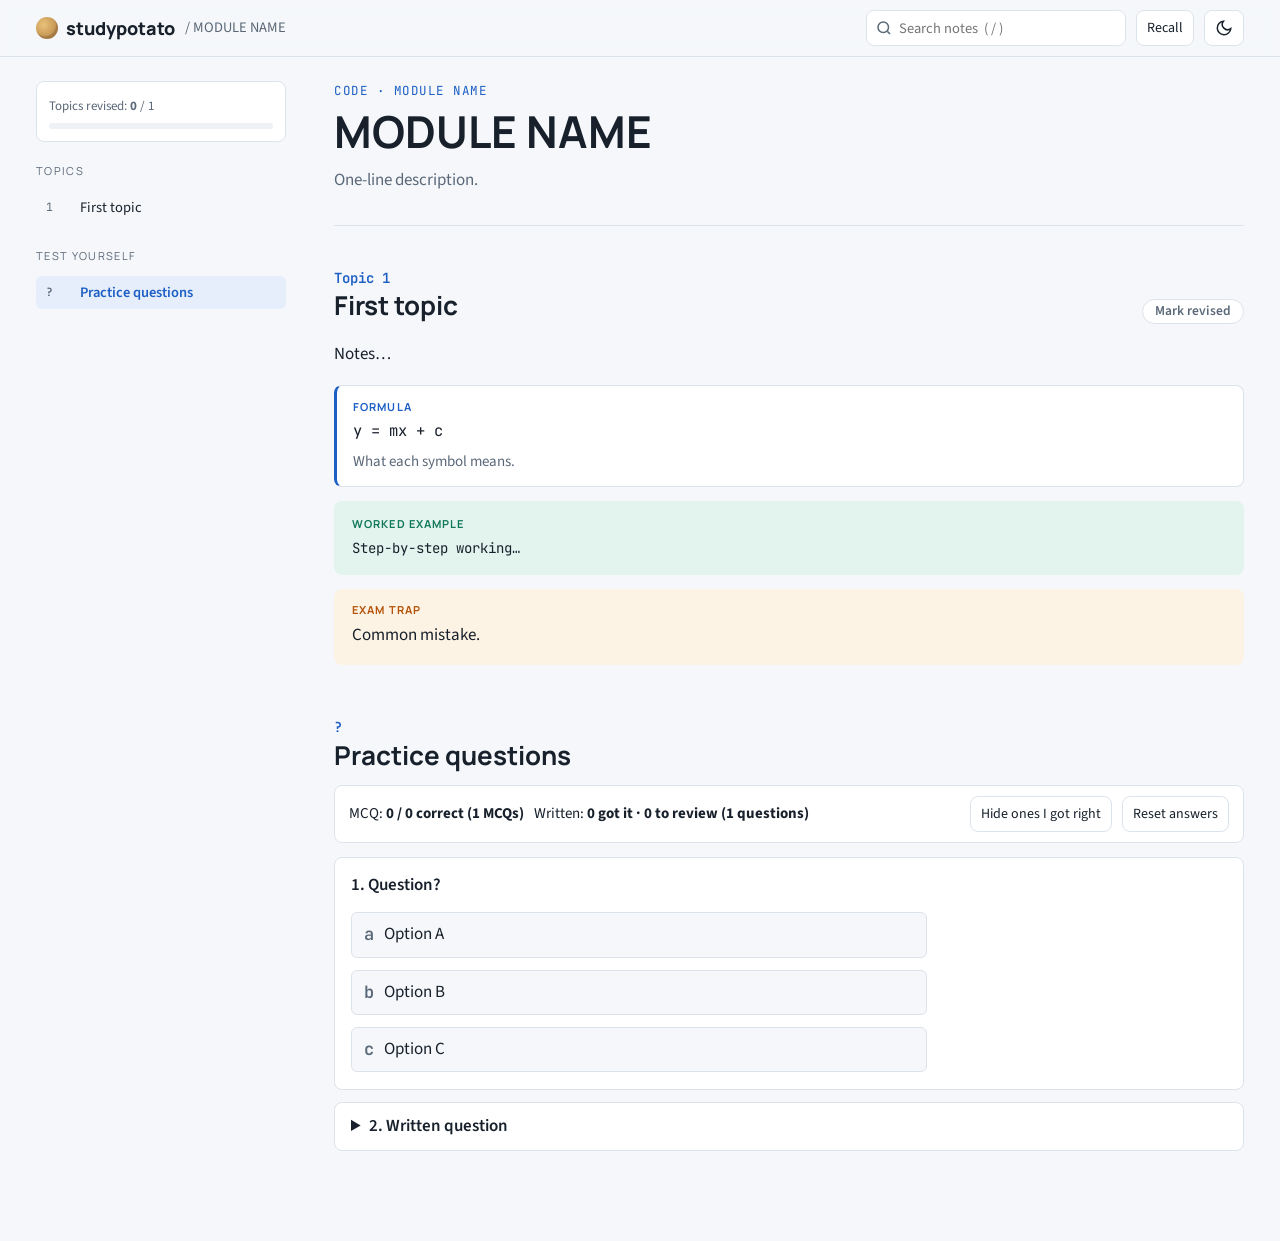
==== modules/_template/index.html @ 8124d795 "Add studypotato notes site with Applied Deep Learning module Static site for GitHub Pages: home page" ====
<!doctype html>
<html lang="en">
<head>
<meta charset="utf-8">
<meta name="viewport" content="width=device-width, initial-scale=1, viewport-fit=cover">
<title>MODULE NAME · studypotato</title>
<link rel="icon" href="../../assets/favicon.svg" type="image/svg+xml">
<link rel="stylesheet" href="https://fonts.googleapis.com/css2?family=Manrope:wght@600;700;800&family=Source+Sans+3:ital,wght@0,400;0,600;0,700;1,400&family=JetBrains+Mono:wght@400;600&display=swap">
<link rel="stylesheet" href="../../assets/style.css">
</head>
<!-- data-module must match the folder name and the slug in assets/modules.js -->
<body data-module="MODULE-SLUG">
<div class="topbar"><div class="topbar-in gutter">
  <button class="iconbtn only-sm" id="navBtn" type="button" aria-label="Topics"><svg viewBox="0 0 24 24" fill="none" stroke="currentColor" stroke-width="2"><path d="M3 6h18M3 12h18M3 18h18"/></svg></button>
  <a class="brand" href="../../"><span class="dot"></span><span class="hide-sm">studypotato</span></a>
  <span class="crumb hide-sm">/ MODULE NAME</span>
  <span class="spacer"></span>
  <div class="search"><svg viewBox="0 0 24 24" fill="none" stroke="currentColor" stroke-width="2"><circle cx="11" cy="11" r="7"/><path d="m20 20-3.5-3.5"/></svg><input id="q" type="search" placeholder="Search notes  ( / )" aria-label="Search notes" autocomplete="off"><span class="hitcount" id="hitCount" hidden></span></div>
  <button class="iconbtn" id="recallBtn" type="button" aria-pressed="false"><span>Recall</span></button>
  <button class="iconbtn" id="themeBtn" type="button" aria-label="Theme"><svg viewBox="0 0 24 24" fill="none" stroke="currentColor" stroke-width="2"><path d="M21 12.8A9 9 0 1 1 11.2 3a7 7 0 0 0 9.8 9.8z"/></svg></button>
  <span class="progressline"></span>
</div></div>
<div class="scrim"></div>
<div class="wrap gutter">
<nav class="rail" id="rail" aria-label="Topics"></nav>
<main>
<header class="top">
  <div class="eyebrow">CODE · MODULE NAME</div>
  <h1>MODULE NAME</h1>
  <p class="sub">One-line description.</p>
</header>

<!-- One <section> per topic. The rail, search and "Mark revised" buttons are built from these automatically.
     data-num = short number in the rail, data-short = rail label, data-group = rail heading.
     Add data-noprogress to sections that shouldn't count toward progress. -->
<section id="t1" data-group="Topics" data-num="1" data-short="First topic">
  <h2><span class="tn">Topic 1</span>First topic</h2>
  <p>Notes…</p>
  <div class="f"><div class="k">Formula</div><div class="eq">y = mx + c</div><p>What each symbol means.</p></div>
  <div class="ex"><div class="k">Worked example</div><div class="ln">Step-by-step working…</div></div>
  <div class="trap"><div class="k">Exam trap</div><p>Common mistake.</p></div>
</section>

<section id="practice" data-group="Test yourself" data-num="?" data-short="Practice questions" data-noprogress>
  <h2><span class="tn">?</span>Practice questions</h2>
  <div class="scorebar" id="scorebar"><span>MCQ: <b id="mcqScore"></b></span><span>Written: <b id="selfScore"></b></span><span class="spacer"></span><button class="iconbtn" id="onlyMissed" type="button" aria-pressed="false">Hide ones I got right</button><button class="iconbtn" id="resetQuiz" type="button">Reset answers</button></div>
  <!-- data-answer is the 0-based index of the correct option -->
  <div class="mcq" id="mcq-1" data-answer="1"><p class="qtext">1. Question?</p><ol class="choices"><li>Option A</li><li>Option B</li><li>Option C</li></ol><p class="explain">Why B is right.</p></div>
  <details class="q" id="w-1"><summary>2. Written question</summary><div class="ans">Answer.</div></details>
</section>
</main>
</div>
<script src="../../assets/modules.js"></script>
<script src="../../assets/site.js"></script>
</body>
</html>
---- assets/style.css ----
/* studypotato — shared styles for every module page and the home page.
   Layout: sticky topic rail + single reading column; formula cards, worked examples, traps, widgets. */
:root{
  --bg:#f5f7fa; --surface:#ffffff; --surface-2:#eef2f7; --fg:#17202b; --muted:#5a6878; --line:#dde3ea;
  --accent:#1d5fc4; --accent-fg:#ffffff; --accent-soft:#e6eefb;
  --trap:#b45309; --trap-soft:#fdf3e4; --ok:#11795a; --ok-soft:#e3f4ee; --bad:#c0392b; --bad-soft:#fbe9e7;
  --code-bg:#eef2f7; --plot-2:#c2410c;
  --f-display:"Manrope",system-ui,sans-serif; --f-body:"Source Sans 3",system-ui,sans-serif; --f-mono:"JetBrains Mono",ui-monospace,Menlo,monospace;
  --radius:8px; color-scheme:light;
}
@media (prefers-color-scheme: dark){:root:not([data-theme="light"]){
  --bg:#10151c; --surface:#171e27; --surface-2:#1d2632; --fg:#e4e9f0; --muted:#97a4b4; --line:#2a3441;
  --accent:#7aa8f0; --accent-fg:#0d1420; --accent-soft:#1c2a40;
  --trap:#f0a54a; --trap-soft:#2c2214; --ok:#5fcfa6; --ok-soft:#14291f; --bad:#f08a7e; --bad-soft:#2e1816;
  --code-bg:#1d2632; --plot-2:#f59e5b; color-scheme:dark}}
:root[data-theme="dark"]{
  --bg:#10151c; --surface:#171e27; --surface-2:#1d2632; --fg:#e4e9f0; --muted:#97a4b4; --line:#2a3441;
  --accent:#7aa8f0; --accent-fg:#0d1420; --accent-soft:#1c2a40;
  --trap:#f0a54a; --trap-soft:#2c2214; --ok:#5fcfa6; --ok-soft:#14291f; --bad:#f08a7e; --bad-soft:#2e1816;
  --code-bg:#1d2632; --plot-2:#f59e5b; color-scheme:dark}

*{box-sizing:border-box}
[hidden]{display:none!important}
html{scroll-behavior:smooth;scroll-padding-top:72px}
@media (prefers-reduced-motion:reduce){html{scroll-behavior:auto}*{transition:none!important;animation:none!important}}
body{margin:0;background:var(--bg);color:var(--fg);font-family:var(--f-body);font-size:17px;line-height:1.6;-webkit-text-size-adjust:100%}
a{color:var(--accent)}
button,input,select,textarea{font:inherit;color:inherit}
:focus-visible{outline:2px solid var(--accent);outline-offset:2px}
.gutter{padding-left:max(16px,env(safe-area-inset-left,0px));padding-right:max(16px,env(safe-area-inset-right,0px))}

/* ---------- top bar ---------- */
.topbar{position:sticky;top:0;z-index:20;background:color-mix(in srgb,var(--bg) 88%,transparent);backdrop-filter:blur(10px);-webkit-backdrop-filter:blur(10px);border-bottom:1px solid var(--line)}
.topbar-in{max-width:1240px;margin:0 auto;display:flex;align-items:center;gap:10px;height:56px}
.brand{font-family:var(--f-display);font-weight:800;font-size:18px;text-decoration:none;color:var(--fg);display:flex;align-items:center;gap:8px;white-space:nowrap}
.brand .dot{width:22px;height:22px;border-radius:50%;background:radial-gradient(circle at 35% 35%,#e9c27a,#b07a3a);box-shadow:inset -2px -3px 0 rgba(0,0,0,.15)}
.crumb{color:var(--muted);font-size:14.5px;white-space:nowrap;overflow:hidden;text-overflow:ellipsis;min-width:0}
.spacer{flex:1}
.iconbtn{border:1px solid var(--line);background:var(--surface);border-radius:var(--radius);height:36px;min-width:36px;padding:0 10px;cursor:pointer;display:inline-flex;align-items:center;justify-content:center;gap:6px;font-size:14px}
.iconbtn:hover{border-color:var(--accent);color:var(--accent)}
.iconbtn[aria-pressed="true"]{background:var(--accent);color:var(--accent-fg);border-color:var(--accent)}
.iconbtn svg{width:18px;height:18px}
.search{position:relative;flex:0 1 260px;min-width:0}
.search input{width:100%;height:36px;border:1px solid var(--line);border-radius:var(--radius);background:var(--surface);padding:0 10px 0 32px;font-size:14.5px}
.search svg{position:absolute;left:9px;top:9px;width:18px;height:18px;color:var(--muted)}
.hitcount{position:absolute;right:8px;top:8px;font-size:12px;font-family:var(--f-mono);color:var(--accent);background:var(--accent-soft);border-radius:4px;padding:1px 6px;pointer-events:none}
.search input::-webkit-search-cancel-button{display:none}
.progressline{position:absolute;left:0;bottom:-1px;height:2px;background:var(--accent);width:0}
.hide-sm{}
@media (max-width:700px){.hide-sm{display:none!important}.search{flex:1}}

/* ---------- layout ---------- */
.wrap{max-width:1240px;margin:0 auto;display:grid;grid-template-columns:250px minmax(0,1fr);gap:48px}
nav.rail{position:sticky;top:56px;align-self:start;max-height:calc(100vh - 56px);overflow:auto;padding-block:24px;font-size:14.5px}
nav.rail .lbl{font-family:var(--f-display);font-size:11px;letter-spacing:.12em;text-transform:uppercase;color:var(--muted);margin:0 0 8px}
nav.rail ol{list-style:none;margin:0 0 20px;padding:0;display:grid;gap:2px}
nav.rail a{display:flex;align-items:center;gap:6px;padding:5px 10px;border-radius:6px;color:var(--fg);text-decoration:none}
nav.rail a:hover{background:var(--accent-soft);color:var(--accent)}
nav.rail a.active{background:var(--accent-soft);color:var(--accent);font-weight:600}
nav.rail .t{font-family:var(--f-mono);font-size:11.5px;color:var(--muted);min-width:2.4em}
nav.rail .done-mark{margin-left:auto;color:var(--ok);font-size:13px}
.railprog{margin:0 0 20px;padding:12px;border:1px solid var(--line);border-radius:var(--radius);background:var(--surface)}
.railprog .bar{height:6px;border-radius:3px;background:var(--surface-2);overflow:hidden;margin-top:6px}
.railprog .bar span{display:block;height:100%;background:var(--ok);width:0;transition:width .3s}
.railprog small{color:var(--muted);font-size:13px}
main{min-width:0;padding-block:24px 80px}
@media (max-width:960px){
  .wrap{grid-template-columns:minmax(0,1fr);gap:0}
  nav.rail{position:fixed;top:56px;left:0;bottom:0;width:min(320px,86vw);max-height:none;background:var(--bg);border-right:1px solid var(--line);z-index:30;transform:translateX(-102%);transition:transform .25s;padding-left:max(16px,env(safe-area-inset-left,0px));padding-right:16px}
  body.nav-open nav.rail{transform:none}
  body.nav-open .scrim{display:block}
  body{font-size:16px}
}
.scrim{display:none;position:fixed;inset:56px 0 0 0;background:rgba(0,0,0,.35);z-index:25}
.only-sm{display:none}
@media (max-width:960px){.only-sm{display:inline-flex}}

/* ---------- page header ---------- */
header.top{border-bottom:1px solid var(--line);padding-bottom:22px;margin-bottom:4px}
.eyebrow{font-family:var(--f-mono);font-size:12.5px;color:var(--accent);letter-spacing:.04em}
h1{font-family:var(--f-display);font-size:clamp(30px,5vw,44px);line-height:1.1;margin:6px 0 12px;text-wrap:balance}
.facts{display:flex;flex-wrap:wrap;gap:8px;margin-top:14px}
.chip{font-size:13.5px;border:1px solid var(--line);background:var(--surface);border-radius:999px;padding:3px 12px;color:var(--muted)}
.chip b{color:var(--fg);font-weight:600}
.chip.count{border-color:var(--accent);color:var(--accent)}
.toolrow{display:flex;flex-wrap:wrap;gap:8px;margin-top:16px}

/* ---------- content ---------- */
section{padding-top:40px}
section.dim{opacity:.35}
h2{font-family:var(--f-display);font-size:26px;line-height:1.2;margin:0 0 4px;text-wrap:balance;display:flex;flex-wrap:wrap;align-items:baseline;gap:4px 12px}
h2 .tn{font-family:var(--f-mono);font-size:14px;color:var(--accent);display:block;font-weight:600;width:100%}
.donebtn{margin-left:auto;font-family:var(--f-body);font-size:13.5px;font-weight:600;border:1px solid var(--line);background:var(--surface);border-radius:999px;padding:3px 12px;cursor:pointer;color:var(--muted)}
.donebtn[aria-pressed="true"]{background:var(--ok-soft);border-color:var(--ok);color:var(--ok)}
h3{font-family:var(--f-display);font-size:18.5px;margin:28px 0 8px}
p,li{max-width:72ch}
ul,ol{padding-left:22px}
li{margin:3px 0}
.sub{color:var(--muted);margin:0 0 8px}
code,.m{font-family:var(--f-mono);font-size:.86em;background:var(--code-bg);padding:1px 5px;border-radius:4px}
pre{font-family:var(--f-mono);font-size:13.5px;line-height:1.55;background:var(--code-bg);border:1px solid var(--line);border-radius:var(--radius);padding:14px 16px;overflow-x:auto;margin:12px 0}
pre code{background:none;padding:0;font-size:inherit;overflow-wrap:normal}
p code,li code,td code{overflow-wrap:anywhere}
.cm{color:var(--muted)}
.f{background:var(--surface);border:1px solid var(--line);border-left:3px solid var(--accent);border-radius:var(--radius);padding:12px 16px;margin:14px 0;overflow-x:auto}
.f .eq{font-family:var(--f-mono);font-size:15.5px;white-space:nowrap}
.k{font-family:var(--f-display);font-size:11px;letter-spacing:.1em;text-transform:uppercase;font-weight:700;margin-bottom:4px}
.f .k{color:var(--accent)}
.f p{margin:6px 0 0;font-size:15px;color:var(--muted)}
.ex{background:var(--ok-soft);border-radius:var(--radius);padding:14px 18px;margin:14px 0;overflow-x:auto;position:relative}
.ex .k{color:var(--ok)}
.ex .ln{font-family:var(--f-mono);font-size:14px;white-space:pre;line-height:1.7}
.trap{background:var(--trap-soft);border-radius:var(--radius);padding:12px 18px;margin:14px 0}
.trap .k{color:var(--trap)}
.trap p,.trap ul{margin:4px 0}
.tbl{overflow-x:auto;margin:14px 0;border:1px solid var(--line);border-radius:var(--radius);background:var(--surface)}
table{border-collapse:collapse;width:100%;font-size:15px;font-variant-numeric:tabular-nums}
th,td{text-align:left;padding:8px 12px;border-bottom:1px solid var(--line);vertical-align:top}
th{font-family:var(--f-display);font-size:12.5px;letter-spacing:.04em;color:var(--muted);background:var(--code-bg)}
tr:last-child td{border-bottom:0}
td .m{white-space:nowrap}
.grid{display:grid;grid-template-columns:repeat(auto-fit,minmax(min(100%,300px),1fr));gap:12px;margin:14px 0}
.grid > div{min-width:0}
.mat{display:inline-grid;gap:2px;font-family:var(--f-mono);font-size:13.5px;vertical-align:middle;border-left:2px solid var(--fg);border-right:2px solid var(--fg);padding:2px 6px;border-radius:3px}
.mat span{min-width:2.2em;text-align:right}
.mat .hl{background:var(--accent-soft);color:var(--accent);font-weight:600;border-radius:3px}
.matrow{display:flex;flex-wrap:wrap;align-items:center;gap:14px;margin:12px 0;font-family:var(--f-mono)}
.timeline{list-style:none;padding:0;border-left:2px solid var(--line);margin:12px 0}
.timeline li{padding-left:16px;position:relative}
.timeline li::before{content:"";position:absolute;left:-6px;top:10px;width:10px;height:10px;border-radius:50%;background:var(--accent)}
.timeline b{font-family:var(--f-mono);font-weight:600;color:var(--accent);margin-right:6px}
.plan{display:grid;grid-template-columns:repeat(auto-fit,minmax(min(100%,240px),1fr));gap:12px;margin:14px 0}
.plan div{background:var(--surface);border:1px solid var(--line);border-radius:var(--radius);padding:12px 16px;min-width:0}
.plan h4{font-family:var(--f-display);margin:0 0 6px;font-size:15px}
.plan ul{margin:0;padding-left:18px;font-size:15px}
mark.hit{background:#ffe58a;color:#1a1a1a;border-radius:2px;padding:0 1px}

/* recall mode: worked examples hidden until tapped */
body.recall .ex .ln{filter:blur(6px);user-select:none;cursor:pointer}
body.recall .ex .ln.shown{filter:none;user-select:auto;cursor:auto}
body.recall .ex::after{content:"Tap to reveal";position:absolute;right:12px;top:10px;font-size:12px;color:var(--ok);font-weight:600}
body.recall .ex.revealed::after{content:none}

/* ---------- questions ---------- */
details.q{background:var(--surface);border:1px solid var(--line);border-radius:var(--radius);padding:10px 16px;margin:10px 0}
details.q summary{cursor:pointer;font-weight:600}
details.q .ans{margin-top:8px;padding-top:8px;border-top:1px dashed var(--line)}
details.q .opts{font-weight:400;display:block;color:var(--muted);margin-top:2px}
details.q.got{border-color:var(--ok)}
details.q.miss{border-color:var(--trap)}
.selfmark{display:flex;gap:8px;margin-top:10px;flex-wrap:wrap}
.selfmark button{border:1px solid var(--line);background:var(--surface-2);border-radius:999px;padding:3px 12px;cursor:pointer;font-size:13.5px}
.selfmark button[aria-pressed="true"].y{background:var(--ok-soft);border-color:var(--ok);color:var(--ok)}
.selfmark button[aria-pressed="true"].n{background:var(--trap-soft);border-color:var(--trap);color:var(--trap)}
.mcq{background:var(--surface);border:1px solid var(--line);border-radius:var(--radius);padding:14px 16px;margin:12px 0}
.mcq .qtext{font-weight:600;margin:0 0 10px}
.mcq .choices{display:grid;gap:6px;margin:0;padding:0;list-style:none}
.mcq .choices button{width:100%;text-align:left;border:1px solid var(--line);background:var(--bg);border-radius:6px;padding:8px 12px;cursor:pointer;display:flex;gap:10px;align-items:flex-start}
.mcq .choices button:hover:not(:disabled){border-color:var(--accent)}
.mcq .choices button .l{font-family:var(--f-mono);font-weight:600;color:var(--muted)}
.mcq .choices button.right{background:var(--ok-soft);border-color:var(--ok)}
.mcq .choices button.wrong{background:var(--bad-soft);border-color:var(--bad)}
.mcq .choices button:disabled{cursor:default}
.mcq .explain{margin:10px 0 0;font-size:15.5px}
.mcq .explain[hidden]{display:none}
.scorebar{position:sticky;top:64px;z-index:5;display:flex;flex-wrap:wrap;gap:10px;align-items:center;background:var(--surface);border:1px solid var(--line);border-radius:var(--radius);padding:10px 14px;margin:14px 0;font-size:15px}
.scorebar b{font-variant-numeric:tabular-nums}

/* ---------- widgets ---------- */
.widget{background:var(--surface);border:1px solid var(--line);border-radius:var(--radius);margin:18px 0;overflow:hidden}
.widget > .wh{display:flex;align-items:center;gap:8px;padding:10px 16px;background:var(--accent-soft);color:var(--accent);font-family:var(--f-display);font-weight:700;font-size:14px}
.widget > .wh svg{width:16px;height:16px}
.widget > .wb{padding:14px 16px;overflow-x:auto}
.wrow{display:flex;flex-wrap:wrap;gap:10px 16px;align-items:end;margin-bottom:12px}
.wrow label{display:grid;gap:3px;font-size:13px;color:var(--muted);min-width:0}
.wrow input[type=text],.wrow input[type=number],.wrow select{height:34px;border:1px solid var(--line);border-radius:6px;background:var(--bg);padding:0 8px;font-family:var(--f-mono);font-size:14px;min-width:0}
.wrow input[type=number]{width:90px}
.wrow input.wide{width:min(320px,80vw)}
.wrow input[type=range]{width:min(260px,70vw);accent-color:var(--accent)}
.btn{border:1px solid var(--accent);background:var(--accent);color:var(--accent-fg);border-radius:6px;height:34px;padding:0 14px;cursor:pointer;font-weight:600;font-size:14px}
.btn.ghost{background:transparent;color:var(--accent)}
.out{font-family:var(--f-mono);font-size:14px;white-space:pre;line-height:1.7;background:var(--code-bg);border-radius:6px;padding:10px 12px;overflow-x:auto}
.big{font-family:var(--f-display);font-size:24px;font-weight:800;color:var(--accent);font-variant-numeric:tabular-nums}
.bars{display:grid;gap:6px;margin-top:10px}
.bars .b{display:grid;grid-template-columns:5.5em 1fr 4.5em;gap:8px;align-items:center;font-family:var(--f-mono);font-size:13.5px}
.bars .track{height:14px;background:var(--surface-2);border-radius:3px;overflow:hidden}
.bars .fill{height:100%;background:var(--accent);transition:width .25s}
canvas.plot{width:100%;max-width:640px;height:auto;aspect-ratio:16/10;display:block;border:1px solid var(--line);border-radius:6px;background:var(--bg)}
.gridin{display:inline-grid;gap:3px}
.gridin input{width:3.1em;height:32px;text-align:center;border:1px solid var(--line);border-radius:4px;background:var(--bg);font-family:var(--f-mono);font-size:13.5px;padding:0}
.gridin input.win{background:var(--accent-soft);border-color:var(--accent)}
.gridout{display:inline-grid;gap:3px}
.gridout span{width:3.1em;height:32px;display:flex;align-items:center;justify-content:center;border:1px solid var(--line);border-radius:4px;font-family:var(--f-mono);font-size:13.5px;cursor:pointer;background:var(--bg)}
.gridout span.sel{background:var(--accent);color:var(--accent-fg);border-color:var(--accent)}
.gridout span.pad{opacity:.5}
.convwrap{display:flex;flex-wrap:wrap;gap:18px;align-items:flex-start}
.convwrap > div{display:grid;gap:6px;min-width:0}
.convwrap .cap{font-size:12.5px;color:var(--muted);font-family:var(--f-display);font-weight:700;letter-spacing:.06em;text-transform:uppercase}
.layers{display:grid;gap:6px;margin:8px 0}
.layer{display:flex;flex-wrap:wrap;gap:8px;align-items:center;background:var(--bg);border:1px solid var(--line);border-radius:6px;padding:6px 8px}
.layer .tag{font-family:var(--f-mono);font-size:13px;font-weight:600;min-width:7.5em}
.layer input,.layer select{height:30px;border:1px solid var(--line);border-radius:4px;background:var(--surface);font-family:var(--f-mono);font-size:13px;padding:0 6px;width:5.5em}
.layer .x{margin-left:auto;border:0;background:none;cursor:pointer;color:var(--muted);font-size:18px;line-height:1}
.layer .err{color:var(--bad);font-size:13px}

/* flashcards */
.flash{display:grid;gap:12px;justify-items:center}
.card{width:min(560px,100%);aspect-ratio:16/9;perspective:1200px;cursor:pointer;border:0;background:none;padding:0}
.card .in{position:relative;width:100%;height:100%;transition:transform .45s;transform-style:preserve-3d}
.card.flipped .in{transform:rotateY(180deg)}
.card .face{position:absolute;inset:0;backface-visibility:hidden;-webkit-backface-visibility:hidden;border:1px solid var(--line);border-radius:12px;background:var(--surface);display:flex;flex-direction:column;align-items:center;justify-content:center;padding:20px;text-align:center;box-shadow:0 6px 24px rgba(0,0,0,.06)}
.card .face.back{transform:rotateY(180deg);background:var(--accent-soft)}
.card .face .tag{position:absolute;top:12px;left:16px;font-family:var(--f-mono);font-size:12px;color:var(--muted)}
.card .face .front-t{font-family:var(--f-display);font-size:clamp(18px,3.4vw,24px);font-weight:700}
.card .face .back-t{font-size:clamp(15px,2.6vw,18px)}
.flashnav{display:flex;gap:8px;align-items:center;flex-wrap:wrap;justify-content:center}
.flashnav .n{font-family:var(--f-mono);font-size:14px;color:var(--muted);min-width:5em;text-align:center}

/* ---------- home ---------- */
.home{max-width:1100px;margin:0 auto;padding-block:40px 80px}
.hero h1{font-size:clamp(34px,6vw,56px)}
.hero p{font-size:18px;color:var(--muted);max-width:60ch}
.cards{display:grid;grid-template-columns:repeat(auto-fill,minmax(min(100%,320px),1fr));gap:16px;margin-top:28px}
.mcard{display:grid;gap:10px;background:var(--surface);border:1px solid var(--line);border-radius:12px;padding:18px 20px;text-decoration:none;color:var(--fg);transition:border-color .2s,transform .2s}
.mcard:hover{border-color:var(--accent);transform:translateY(-2px)}
.mcard .code{font-family:var(--f-mono);font-size:12.5px;color:var(--accent)}
.mcard h3{margin:0;font-size:21px}
.mcard p{margin:0;color:var(--muted);font-size:15px}
.mcard .bar{height:6px;border-radius:3px;background:var(--surface-2);overflow:hidden}
.mcard .bar span{display:block;height:100%;background:var(--ok)}
.mcard .meta{display:flex;justify-content:space-between;gap:8px;font-size:13.5px;color:var(--muted);flex-wrap:wrap}
.mcard .meta b{color:var(--fg)}
.mcard.soon{border-style:dashed;align-content:center;justify-items:start;color:var(--muted)}
.foot{margin-top:48px;color:var(--muted);font-size:14px}

@media print{
  .topbar,nav.rail,.scrim,.toolrow,.donebtn,.widget,.scorebar,.selfmark,#flashcards{display:none!important}
  .wrap{display:block}
  details.q{break-inside:avoid}
  body.recall .ex .ln{filter:none}
}
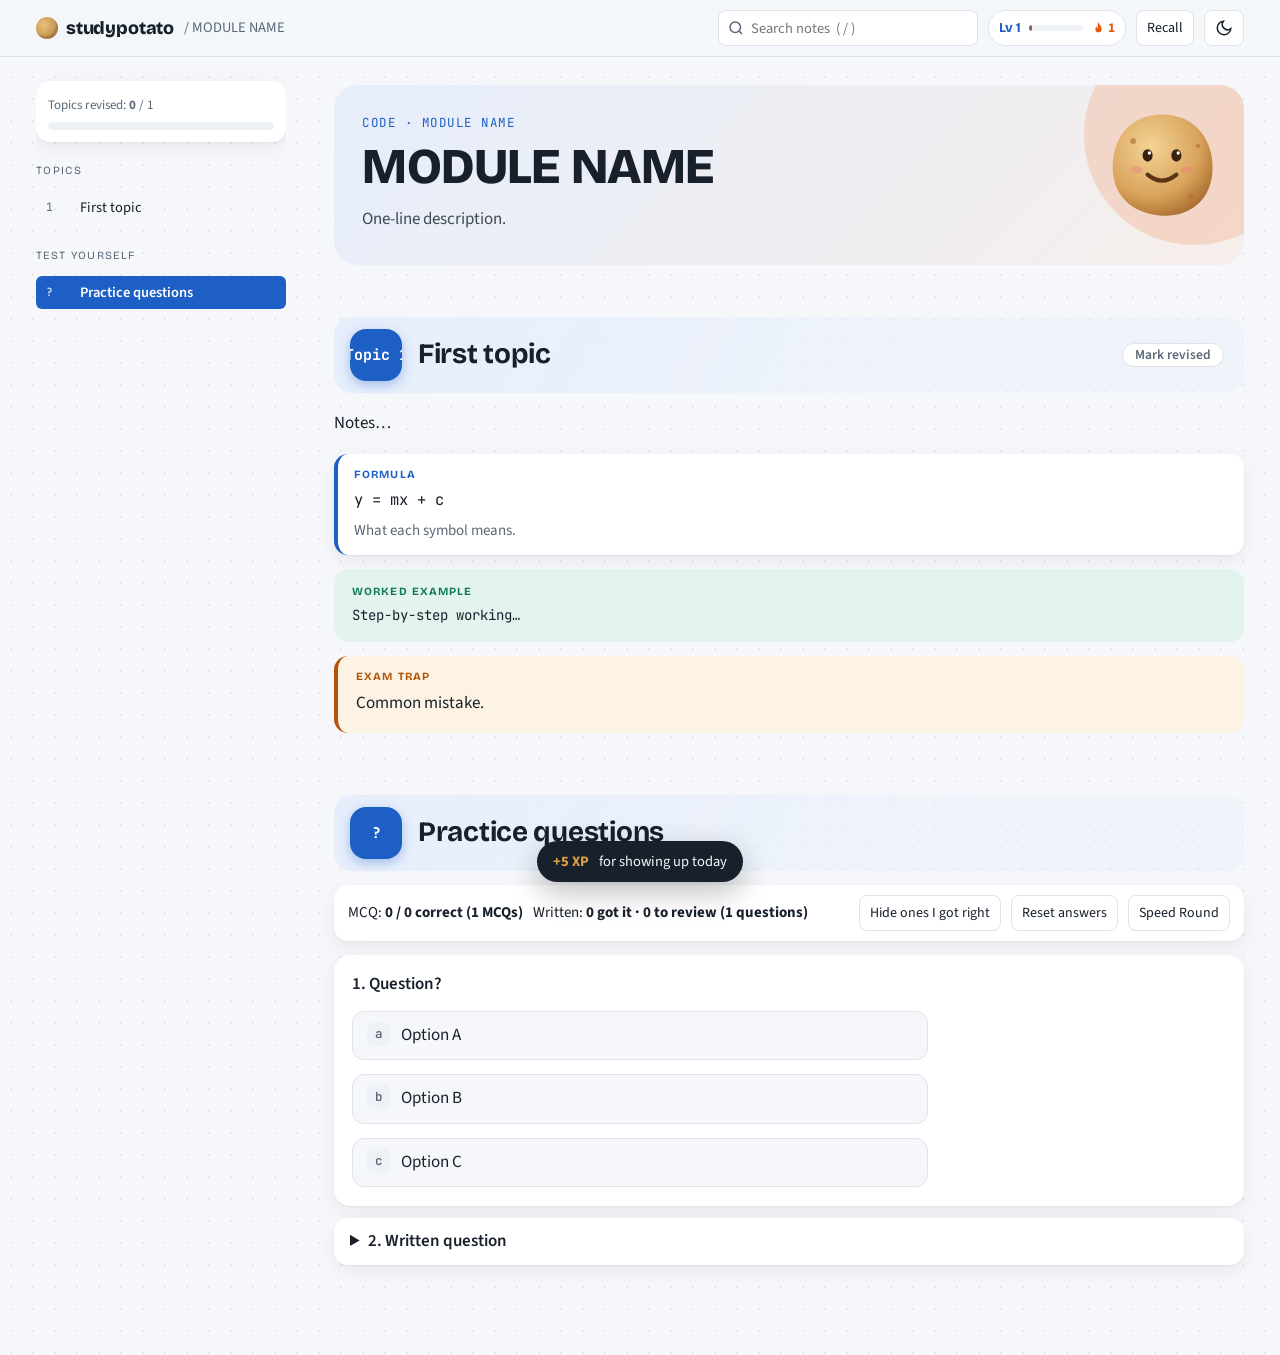
==== commit 3282c55c: "Redesign the site and add a game layer New look: module colour themes, hero headers with a potato ma" ====
--- a/modules/_template/index.html
+++ b/modules/_template/index.html
@@ -5,7 +5,7 @@
 <meta name="viewport" content="width=device-width, initial-scale=1, viewport-fit=cover">
 <title>MODULE NAME · studypotato</title>
 <link rel="icon" href="../../assets/favicon.svg" type="image/svg+xml">
-<link rel="stylesheet" href="https://fonts.googleapis.com/css2?family=Manrope:wght@600;700;800&family=Source+Sans+3:ital,wght@0,400;0,600;0,700;1,400&family=JetBrains+Mono:wght@400;600&display=swap">
+<link rel="stylesheet" href="https://fonts.googleapis.com/css2?family=Bricolage+Grotesque:opsz,wght@12..96,600..800&family=Manrope:wght@600;700;800&family=Source+Sans+3:ital,wght@0,400;0,600;0,700;1,400&family=JetBrains+Mono:wght@400;600&display=swap">
 <link rel="stylesheet" href="../../assets/style.css">
 </head>
 <!-- data-module must match the folder name and the slug in assets/modules.js -->
@@ -52,5 +52,6 @@
 </div>
 <script src="../../assets/modules.js"></script>
 <script src="../../assets/site.js"></script>
+<script src="../../assets/game.js"></script>
 </body>
 </html>
--- a/assets/style.css
+++ b/assets/style.css
@@ -239,3 +239,293 @@
   details.q{break-inside:avoid}
   body.recall .ex .ln{filter:none}
 }
+
+/* ---------- plain-English box ---------- */
+.plain{display:grid;gap:8px;background:var(--surface);border:1px solid var(--line);border-radius:12px;padding:16px 18px;margin:14px 0 18px}
+.plain .ph{display:flex;align-items:center;gap:8px;font-family:var(--f-display);font-weight:800;font-size:15px;color:var(--accent)}
+.plain .ph svg{width:18px;height:18px}
+.plain .one{font-size:18px;font-weight:600;line-height:1.45;margin:0;max-width:none}
+.plain dl{display:grid;grid-template-columns:auto minmax(0,1fr);gap:6px 14px;margin:4px 0 0}
+.plain dt{font-family:var(--f-display);font-size:12px;letter-spacing:.06em;text-transform:uppercase;color:var(--muted);padding-top:3px;font-weight:700}
+.plain dd{margin:0}
+.plain ul{margin:0;padding-left:18px}
+@media (max-width:560px){.plain dl{grid-template-columns:minmax(0,1fr)}.plain dt{padding-top:6px}}
+
+/* ---------- topic map ---------- */
+.tmap{display:flex;flex-wrap:wrap;align-items:center;gap:8px;margin:14px 0}
+.tmap a{display:inline-flex;flex-direction:column;gap:1px;text-decoration:none;color:var(--fg);background:var(--surface);border:1px solid var(--line);border-radius:10px;padding:8px 12px;font-size:14.5px;font-weight:600;transition:border-color .15s,transform .15s}
+.tmap a small{font-weight:400;color:var(--muted);font-size:12.5px}
+.tmap a:hover{border-color:var(--accent);transform:translateY(-1px)}
+.tmap a.done{border-color:var(--ok);background:var(--ok-soft)}
+.tmap .arr{color:var(--muted);font-size:18px}
+.tmap-stage{display:grid;gap:6px;margin:10px 0}
+.tmap-stage .lab{font-family:var(--f-display);font-size:11px;letter-spacing:.1em;text-transform:uppercase;color:var(--muted);font-weight:700}
+
+/* ---------- step-through examples ---------- */
+.ex .stepbar{display:flex;gap:6px;flex-wrap:wrap;margin:8px 0 0}
+.ex .stepbar button{border:1px solid var(--ok);background:transparent;color:var(--ok);border-radius:999px;padding:2px 12px;font-size:13px;font-weight:600;cursor:pointer}
+.ex .stepbar button.primary{background:var(--ok);color:var(--surface)}
+.ex .ln .stp{display:block}
+.ex .ln .stp.hide{visibility:hidden;height:0;overflow:hidden}
+.ex .ln .stp.new{animation:stpin .35s ease}
+@keyframes stpin{from{background:color-mix(in srgb,var(--ok) 25%,transparent)}to{background:transparent}}
+body.recall .ex.stepping .ln{filter:none;cursor:auto;user-select:auto}
+body.recall .ex.stepping::after{content:none}
+
+/* ---------- glossary terms ---------- */
+button.term{all:unset;cursor:help;border-bottom:1.5px dotted var(--accent);color:inherit}
+button.term:hover,button.term:focus-visible{background:var(--accent-soft);border-radius:2px}
+.gpop{position:absolute;z-index:40;max-width:min(320px,calc(100vw - 32px));background:var(--fg);color:var(--bg);border-radius:8px;padding:10px 12px;font-size:14.5px;line-height:1.45;box-shadow:0 8px 24px rgba(0,0,0,.25)}
+.gpop b{display:block;font-family:var(--f-display);margin-bottom:2px}
+.gpop a{color:inherit;font-size:13px}
+.glist{display:grid;grid-template-columns:repeat(auto-fill,minmax(min(100%,300px),1fr));gap:10px;margin:12px 0}
+.glist div{background:var(--surface);border:1px solid var(--line);border-radius:8px;padding:10px 14px;min-width:0}
+.glist b{font-family:var(--f-display)}
+.glist p{margin:4px 0 0;font-size:15px;color:var(--muted)}
+.gfilter{height:36px;border:1px solid var(--line);border-radius:8px;background:var(--surface);padding:0 10px;width:min(360px,100%)}
+
+/* ---------- quick check ---------- */
+.quick{border-top:1px dashed var(--line);margin-top:26px;padding-top:6px}
+.quick > .k{color:var(--accent);margin-top:10px}
+.quick .mcq{margin:8px 0}
+
+/* =====================================================================
+   v2 look: brighter, module-coloured, playful. Overrides earlier rules.
+   ===================================================================== */
+:root{--hot:#e8590c;--hot-soft:#fdeee4;--gold:#e0a43a;--f-display:"Bricolage Grotesque","Manrope",system-ui,sans-serif;--shadow:0 1px 2px rgba(16,24,40,.05),0 6px 18px rgba(16,24,40,.06)}
+@media (prefers-color-scheme: dark){:root:not([data-theme="light"]){--hot:#ff9a5c;--hot-soft:#2e1d12;--gold:#f2c66b;--shadow:0 1px 2px rgba(0,0,0,.3),0 8px 24px rgba(0,0,0,.3)}}
+:root[data-theme="dark"]{--hot:#ff9a5c;--hot-soft:#2e1d12;--gold:#f2c66b;--shadow:0 1px 2px rgba(0,0,0,.3),0 8px 24px rgba(0,0,0,.3)}
+
+/* module palettes */
+body[data-module="applied-deep-learning"]{--accent:#2457d6;--accent-soft:#e6edfd;--hot:#ea6a1f;--hot-soft:#fdeee3}
+body[data-module="nlp"]{--accent:#0b8174;--accent-soft:#ddf2ee;--hot:#d9466f;--hot-soft:#fce7ee}
+@media (prefers-color-scheme: dark){
+  :root:not([data-theme="light"]) body[data-module="applied-deep-learning"]{--accent:#86a8ff;--accent-soft:#172443;--hot:#ffa05e;--hot-soft:#33200f}
+  :root:not([data-theme="light"]) body[data-module="nlp"]{--accent:#4fd3c2;--accent-soft:#103430;--hot:#ff8fae;--hot-soft:#36161f}}
+:root[data-theme="dark"] body[data-module="applied-deep-learning"]{--accent:#86a8ff;--accent-soft:#172443;--hot:#ffa05e;--hot-soft:#33200f}
+:root[data-theme="dark"] body[data-module="nlp"]{--accent:#4fd3c2;--accent-soft:#103430;--hot:#ff8fae;--hot-soft:#36161f}
+
+body{background-color:var(--bg);background-image:radial-gradient(color-mix(in srgb,var(--fg) 7%,transparent) 1px,transparent 1.2px);background-size:22px 22px}
+h1,h2,h3,.brand{letter-spacing:-.01em}
+body.noscroll{overflow:hidden}
+
+/* top bar + HUD */
+.topbar{background:color-mix(in srgb,var(--bg) 82%,transparent)}
+.hud{display:inline-flex;align-items:center;gap:8px;height:36px;padding:0 10px;border:1px solid var(--line);border-radius:999px;background:var(--surface);cursor:pointer;font-size:13.5px;font-weight:700;white-space:nowrap}
+.hud:hover{border-color:var(--accent)}
+.hud .lv{font-family:var(--f-display);color:var(--accent)}
+.hud .xpbar{width:54px;height:6px;border-radius:3px;background:var(--surface-2);overflow:hidden}
+.hud .xpbar span{display:block;height:100%;background:linear-gradient(90deg,var(--accent),var(--hot));border-radius:3px;transition:width .5s}
+.hud .streak{display:inline-flex;align-items:center;gap:2px;color:var(--muted)}
+.hud .streak svg{width:15px;height:15px}
+.hud .streak.on{color:var(--hot)}
+@media (max-width:700px){.hud .xpbar{display:none}.hud{padding:0 8px;gap:6px}}
+
+/* rail */
+nav.rail a.active{background:var(--accent);color:var(--accent-fg)}
+nav.rail a.active .t{color:inherit;opacity:.8}
+.railprog{border-radius:14px;box-shadow:var(--shadow);border:0}
+.railprog .bar{height:8px;border-radius:4px}
+.railprog .bar span{background:linear-gradient(90deg,var(--ok),color-mix(in srgb,var(--ok) 60%,var(--gold)))}
+
+/* hero header */
+header.top{position:relative;border:0;border-radius:24px;padding:28px 28px 24px;margin-top:4px;overflow:hidden;
+  background:linear-gradient(135deg,var(--accent-soft) 0%,color-mix(in srgb,var(--hot-soft) 70%,var(--accent-soft)) 100%)}
+header.top::after{content:"";position:absolute;right:-60px;top:-60px;width:220px;height:220px;border-radius:50%;background:color-mix(in srgb,var(--hot) 16%,transparent);pointer-events:none}
+header.top > *{position:relative;z-index:1}
+header.top h1{font-size:clamp(32px,5.4vw,50px);font-weight:800;margin-right:120px}
+header.top .sub{color:var(--fg);opacity:.8;max-width:60ch}
+header.top .chip{background:color-mix(in srgb,var(--surface) 80%,transparent);border-color:transparent}
+.hero-potato{position:absolute!important;right:22px;top:20px;z-index:1;animation:bob 4s ease-in-out infinite}
+@keyframes bob{50%{transform:translateY(-6px) rotate(-3deg)}}
+@media (max-width:640px){.hero-potato{display:none}header.top h1{margin-right:0}header.top{padding:22px 18px}}
+.toolrow{align-items:center}
+.toolrow .iconbtn{border-radius:999px;background:color-mix(in srgb,var(--surface) 85%,transparent);border-color:transparent;font-weight:600}
+.btn{border-radius:999px;transition:transform .12s,box-shadow .12s}
+.btn:hover{transform:translateY(-1px);box-shadow:0 4px 12px color-mix(in srgb,var(--accent) 30%,transparent)}
+.btn.big{height:46px;padding:0 22px;font-size:16px;display:inline-flex;align-items:center;gap:8px;font-family:var(--f-display);font-weight:700}
+.btn.big svg{width:18px;height:18px}
+.playbtn{background:linear-gradient(135deg,var(--accent),color-mix(in srgb,var(--accent) 55%,var(--hot)));border:0;box-shadow:0 6px 18px color-mix(in srgb,var(--accent) 35%,transparent)}
+
+/* section banners */
+section{padding-top:48px}
+section > h2{position:relative;padding:18px 20px 18px 84px;border-radius:18px;min-height:76px;align-items:center;
+  background:linear-gradient(120deg,var(--accent-soft),color-mix(in srgb,var(--accent-soft) 40%,transparent) 70%);font-size:clamp(22px,3vw,28px)}
+section > h2 .tn{position:absolute;left:16px;top:50%;transform:translateY(-50%);width:52px;height:52px;border-radius:16px;display:flex!important;align-items:center;justify-content:center;
+  background:var(--accent);color:var(--accent-fg);font-size:15px;font-weight:700;box-shadow:0 4px 12px color-mix(in srgb,var(--accent) 35%,transparent);letter-spacing:0;overflow:hidden;white-space:nowrap}
+section > h2 .donebtn{background:var(--surface)}
+.donebtn.nudge{animation:nudge 1.2s ease-in-out infinite;border-color:var(--ok);color:var(--ok)}
+@keyframes nudge{50%{transform:scale(1.07);box-shadow:0 0 0 6px color-mix(in srgb,var(--ok) 20%,transparent)}}
+@media (max-width:560px){section > h2{padding:14px 14px 14px 70px}section > h2 .tn{width:44px;height:44px;left:12px;font-size:13px}}
+
+/* plain box */
+.plain{border:0;box-shadow:var(--shadow);border-radius:18px;padding:20px 22px;background:linear-gradient(180deg,var(--surface),var(--surface)) padding-box}
+.plain .ph{color:var(--hot)}
+.plain .ph svg{width:22px;height:22px;padding:4px;border-radius:8px;background:var(--hot-soft);box-sizing:content-box}
+.plain .one{font-family:var(--f-display);font-size:clamp(18px,2.4vw,21px);font-weight:700}
+.plain dt{color:var(--accent)}
+
+/* cards */
+.f{border-radius:14px;border:0;border-left:4px solid var(--accent);box-shadow:var(--shadow)}
+.ex{border-radius:14px}
+.trap{border-radius:14px;border-left:4px solid var(--trap)}
+.tbl{border-radius:14px;border:0;box-shadow:var(--shadow)}
+.widget{border:0;border-radius:18px;box-shadow:var(--shadow);transition:box-shadow .2s}
+.widget:focus-within{box-shadow:0 0 0 2px var(--accent),var(--shadow)}
+.widget > .wh{background:linear-gradient(100deg,var(--accent),color-mix(in srgb,var(--accent) 50%,var(--hot)));color:#fff;padding:12px 18px;font-size:15px}
+
+/* MCQs */
+.mcq{border:0;border-radius:16px;box-shadow:var(--shadow);padding:16px 18px}
+.mcq .choices{gap:8px}
+.mcq .choices button{border-radius:12px;padding:10px 14px;border:1.5px solid var(--line);transition:transform .1s,border-color .15s,background .15s}
+.mcq .choices button:hover:not(:disabled){transform:translateX(3px);border-color:var(--accent);background:var(--accent-soft)}
+.mcq .choices button .l{display:inline-flex;align-items:center;justify-content:center;min-width:24px;height:24px;border-radius:7px;background:var(--surface-2);font-size:12.5px}
+.mcq .choices button.right .l{background:var(--ok);color:var(--surface)}
+.mcq .choices button.wrong .l{background:var(--bad);color:var(--surface)}
+.mcq.pop{animation:pop .45s ease}
+.mcq.shake{animation:shake .4s ease}
+@keyframes pop{40%{transform:scale(1.02)}}
+@keyframes shake{20%,60%{transform:translateX(-6px)}40%,80%{transform:translateX(6px)}}
+.quick{border:0;margin-top:30px;padding:16px;border-radius:18px;background:color-mix(in srgb,var(--hot-soft) 70%,transparent)}
+.quick > .k{color:var(--hot);font-size:13px;margin:0 0 4px}
+.quick .mcq{box-shadow:none;background:var(--surface)}
+details.q{border:0;border-radius:14px;box-shadow:var(--shadow)}
+.scorebar{border:0;border-radius:14px;box-shadow:var(--shadow)}
+.tmap a{border:0;box-shadow:var(--shadow);border-radius:14px}
+
+/* flashcards */
+.card .face{border:0;border-radius:20px;box-shadow:var(--shadow)}
+.card .face.back{background:linear-gradient(135deg,var(--accent-soft),var(--hot-soft))}
+
+/* toasts */
+.toasts{position:fixed;left:50%;bottom:calc(18px + env(safe-area-inset-bottom,0px));transform:translateX(-50%);z-index:60;display:grid;gap:8px;justify-items:center;pointer-events:none;width:min(420px,calc(100vw - 32px))}
+.toast{display:flex;align-items:center;gap:10px;background:var(--fg);color:var(--bg);border-radius:999px;padding:9px 16px;font-size:14.5px;box-shadow:0 10px 30px rgba(0,0,0,.25);animation:tin .3s cubic-bezier(.2,1.4,.4,1)}
+.toast .xp{color:var(--gold)}
+.toast.big{border-radius:18px;padding:12px 16px;line-height:1.35}
+.toast .potato{flex:none}
+.toast .ti{display:inline-flex;width:30px;height:30px;border-radius:10px;align-items:center;justify-content:center;flex:none}
+.toast .ti svg{width:18px;height:18px}
+.toast .ti.flame{background:var(--hot);color:#fff}
+.toast .ti.badge{background:var(--gold);color:#3a2a08}
+.toast.out{opacity:0;transform:translateY(8px);transition:.3s}
+@keyframes tin{from{opacity:0;transform:translateY(16px) scale(.9)}}
+canvas.confetti{position:fixed;inset:0;width:100vw;height:100vh;pointer-events:none;z-index:70}
+
+/* modal */
+.ov{position:fixed;inset:0;z-index:50;background:rgba(10,14,20,.55);backdrop-filter:blur(4px);-webkit-backdrop-filter:blur(4px);display:flex;align-items:center;justify-content:center;padding:max(16px,env(safe-area-inset-top,0px)) max(16px,env(safe-area-inset-right,0px)) max(16px,env(safe-area-inset-bottom,0px)) max(16px,env(safe-area-inset-left,0px));animation:fade .2s}
+@keyframes fade{from{opacity:0}}
+.sheet{position:relative;width:min(640px,100%);max-height:100%;overflow:auto;background:var(--bg);border-radius:24px;box-shadow:0 30px 80px rgba(0,0,0,.35);animation:rise .3s cubic-bezier(.2,1.2,.4,1)}
+@keyframes rise{from{transform:translateY(24px) scale(.97);opacity:0}}
+.sheet .x{position:absolute;right:12px;top:12px;width:36px;height:36px;border-radius:50%;border:0;background:var(--surface-2);font-size:22px;cursor:pointer;z-index:2;line-height:1}
+.sb{padding:28px 24px}
+.sb h2{font-family:var(--f-display);margin:6px 0}
+.sb h3{font-family:var(--f-display);margin:22px 0 10px;display:flex;gap:8px;align-items:baseline}
+.sb h3 small{color:var(--muted);font-weight:600;font-size:13px}
+
+/* profile */
+.prof-top{display:flex;gap:16px;align-items:center}
+.prof-top > div{flex:1;min-width:0}
+.pname{font-size:28px}
+.xpline{height:10px;border-radius:5px;background:var(--surface-2);overflow:hidden;margin:8px 0 4px}
+.xpline span{display:block;height:100%;background:linear-gradient(90deg,var(--accent),var(--hot))}
+.pstats{display:grid;grid-template-columns:repeat(4,minmax(0,1fr));gap:8px;margin:18px 0}
+.pstats > div{background:var(--surface);border-radius:14px;padding:12px 8px;text-align:center;box-shadow:var(--shadow);display:grid;gap:2px}
+.pstats b{font-family:var(--f-display);font-size:22px;display:inline-flex;align-items:center;justify-content:center;gap:2px}
+.pstats small{color:var(--muted);font-size:12px}
+.flamebig svg{width:20px;height:20px;color:var(--muted)}
+.flamebig.on svg{color:var(--hot)}
+@media (max-width:480px){.pstats{grid-template-columns:repeat(2,minmax(0,1fr))}}
+.week{display:grid;grid-template-columns:repeat(7,1fr);gap:8px;align-items:end}
+.week > div{display:grid;justify-items:center;gap:4px}
+.week .col{width:100%;max-width:34px;height:64px;border-radius:8px;background:var(--surface-2);display:flex;align-items:flex-end;overflow:hidden}
+.week .col span{width:100%;background:var(--accent);border-radius:8px 8px 0 0;min-height:0}
+.week .col span.hit{background:linear-gradient(0deg,var(--ok),var(--gold))}
+.week small{color:var(--muted);font-size:12px}
+.badges{display:grid;grid-template-columns:repeat(auto-fill,minmax(min(100%,170px),1fr));gap:8px}
+.bdg{display:grid;grid-template-columns:auto 1fr;gap:0 10px;align-items:center;background:var(--surface);border-radius:14px;padding:10px 12px;opacity:.5;filter:grayscale(1)}
+.bdg .bi{grid-row:span 2;width:34px;height:34px;border-radius:10px;display:flex;align-items:center;justify-content:center;background:var(--surface-2)}
+.bdg .bi svg{width:20px;height:20px}
+.bdg b{font-size:14px;line-height:1.2}
+.bdg small{color:var(--muted);font-size:12px;line-height:1.3}
+.bdg.got{opacity:1;filter:none;box-shadow:var(--shadow)}
+.bdg.got .bi{background:linear-gradient(135deg,var(--gold),var(--hot));color:#fff}
+.earn{display:grid;gap:4px;padding-left:18px;font-size:15px}
+
+/* speed round */
+.speed .sheet{width:min(680px,100%)}
+.sr-intro,.sr-end{text-align:center;display:grid;justify-items:center;gap:6px}
+.sr-intro p{max-width:46ch}
+.sr-best{font-size:15px;color:var(--muted);margin-bottom:8px}
+.sr-best b{color:var(--fg);font-family:var(--f-display);font-size:20px}
+.sr-top{display:flex;align-items:center;gap:12px;margin:0 36px 10px 0}
+.sr-score{font-family:var(--f-display);font-size:34px;font-weight:800;color:var(--accent);min-width:2ch}
+.sr-combo{flex:1;font-weight:800;color:var(--hot);font-family:var(--f-display)}
+.sr-combo.bump{animation:pop .35s}
+.sr-time{font-family:var(--f-mono);font-size:22px;font-weight:600;min-width:2ch;text-align:right}
+.sr-time.low{color:var(--bad);animation:pop .5s infinite}
+.sr-timer{height:8px;border-radius:4px;background:var(--surface-2);overflow:hidden;margin-bottom:18px}
+.sr-timer span{display:block;height:100%;background:linear-gradient(90deg,var(--hot),var(--accent));transition:width .1s linear}
+.sr-q{font-family:var(--f-display);font-size:clamp(18px,3vw,22px);font-weight:700;line-height:1.35;min-height:2.7em}
+.sr-opts{display:grid;gap:8px;margin-top:14px}
+.sr-opts button{display:flex;gap:12px;align-items:center;text-align:left;border:1.5px solid var(--line);background:var(--surface);border-radius:14px;padding:12px 14px;cursor:pointer;font-size:16px;transition:transform .1s,border-color .15s}
+.sr-opts button:hover{border-color:var(--accent);transform:translateX(3px)}
+.sr-opts .n{display:inline-flex;align-items:center;justify-content:center;width:26px;height:26px;border-radius:8px;background:var(--surface-2);font-family:var(--f-mono);font-size:13px;flex:none}
+.sr-opts button.right{background:var(--ok-soft);border-color:var(--ok)}
+.sr-opts button.wrong{background:var(--bad-soft);border-color:var(--bad);animation:shake .35s}
+.sr-fb{min-height:2.5em;margin-top:10px;color:var(--muted);font-size:15px}
+.sr-big{font-family:var(--f-display);font-size:72px;font-weight:800;line-height:1;background:linear-gradient(135deg,var(--accent),var(--hot));-webkit-background-clip:text;background-clip:text;color:transparent}
+.sr-end .pstats{width:100%}
+.sr-miss{display:grid;gap:8px;text-align:left;width:100%}
+.sr-miss > div{background:var(--surface);border-radius:12px;padding:10px 14px}
+.sr-miss p{margin:4px 0;color:var(--ok);font-weight:600}
+.sr-miss small{color:var(--muted)}
+.sr-actions{display:flex;gap:8px;flex-wrap:wrap;justify-content:center;margin-top:14px}
+
+/* ---------- home v2 ---------- */
+.home .hero{display:grid;grid-template-columns:minmax(0,1fr) auto;gap:24px;align-items:center;padding:30px;border-radius:28px;
+  background:linear-gradient(135deg,#fff3dc,#ffe4d1 55%,#e7eefc);color:#2a1c0c;position:relative;overflow:hidden}
+@media (prefers-color-scheme: dark){:root:not([data-theme="light"]) .home .hero{background:linear-gradient(135deg,#33260f,#3a2016 55%,#18223a);color:#f7ead6}}
+:root[data-theme="dark"] .home .hero{background:linear-gradient(135deg,#33260f,#3a2016 55%,#18223a);color:#f7ead6}
+.home .hero h1{margin:4px 0 8px}
+.home .hero p{color:inherit;opacity:.8}
+.home .hero .eyebrow{color:inherit;opacity:.7}
+.home .hero .potato{animation:bob 4s ease-in-out infinite}
+@media (max-width:640px){.home .hero{grid-template-columns:1fr}.home .hero .potato{width:84px;height:84px;order:-1}}
+.statrow{display:grid;grid-template-columns:repeat(auto-fit,minmax(min(100%,200px),1fr));gap:12px;margin-top:16px}
+.stat{display:flex;gap:12px;align-items:center;background:var(--surface);border-radius:18px;padding:14px 16px;box-shadow:var(--shadow);cursor:pointer;border:0;text-align:left;color:var(--fg)}
+.stat .ic{width:44px;height:44px;border-radius:14px;display:flex;align-items:center;justify-content:center;flex:none}
+.stat .ic svg{width:22px;height:22px}
+.stat b{font-family:var(--f-display);font-size:20px;display:block;line-height:1.1}
+.stat small{color:var(--muted)}
+.ring{--p:0;width:44px;height:44px;border-radius:50%;background:conic-gradient(var(--ok) calc(var(--p)*1%),var(--surface-2) 0);display:flex;align-items:center;justify-content:center;flex:none}
+.ring::before{content:"";width:32px;height:32px;border-radius:50%;background:var(--surface)}
+.continue{display:flex;align-items:center;gap:14px;margin-top:16px;padding:16px 18px;border-radius:18px;background:var(--fg);color:var(--bg);text-decoration:none;box-shadow:var(--shadow)}
+.continue b{font-family:var(--f-display);font-size:18px}
+.continue small{opacity:.75;display:block}
+.continue .go{margin-left:auto;width:40px;height:40px;border-radius:50%;background:var(--gold);color:#2a1c0c;display:flex;align-items:center;justify-content:center;flex:none}
+.continue .go svg{width:20px;height:20px}
+.home h2.sec{font-family:var(--f-display);font-size:24px;margin:36px 0 4px}
+.mcard{padding:0;overflow:hidden;border:0;box-shadow:var(--shadow);border-radius:22px;gap:0}
+.mcard .band{height:84px;position:relative;background:linear-gradient(120deg,var(--mc),color-mix(in srgb,var(--mc) 50%,var(--mh)))}
+.mcard .band .code{position:absolute;left:20px;bottom:12px;color:#fff;font-weight:600;opacity:.9}
+.mcard .band .ring{position:absolute;right:16px;bottom:-22px;width:56px;height:56px;box-shadow:var(--shadow);background:conic-gradient(var(--ok) calc(var(--p)*1%),var(--surface-2) 0)}
+.mcard .band .ring::before{width:42px;height:42px}
+.mcard .band .ring i{position:absolute;font-style:normal;font-family:var(--f-display);font-weight:800;font-size:13px;color:var(--fg)}
+.mcard .inner{display:grid;gap:10px;padding:18px 20px 20px}
+.mcard .acts{display:flex;gap:8px;flex-wrap:wrap}
+.mcard .acts span{display:inline-flex;align-items:center;gap:6px;border-radius:999px;padding:6px 14px;font-weight:700;font-size:14px;background:var(--surface-2)}
+.mcard .acts span.pri{background:var(--mc);color:#fff}
+.mcard .acts span svg{width:14px;height:14px}
+.mcard .meta{font-size:13.5px}
+.mcard.soon{padding:20px;display:grid;gap:8px;background:transparent;box-shadow:none;border:2px dashed var(--line)}
+.home .badges{margin-top:12px}
+.mcard .acts a{text-decoration:none;color:inherit}
+.mcard .acts a:hover span{filter:brightness(1.08);transform:translateY(-1px)}
+.mcard .acts span{transition:transform .12s}
+.mcard .inner h3{font-size:22px}
+.mcard .inner p{color:var(--muted);margin:0}
+.mcard .meta{display:flex;justify-content:space-between;gap:8px;flex-wrap:wrap;color:var(--muted)}
+.mcard .meta b{color:var(--fg)}
+.home .cards{margin-top:12px}
+.btn.playbtn,.btn.playbtn:hover{color:#fff}
+a.iconbtn{text-decoration:none;color:var(--fg)}
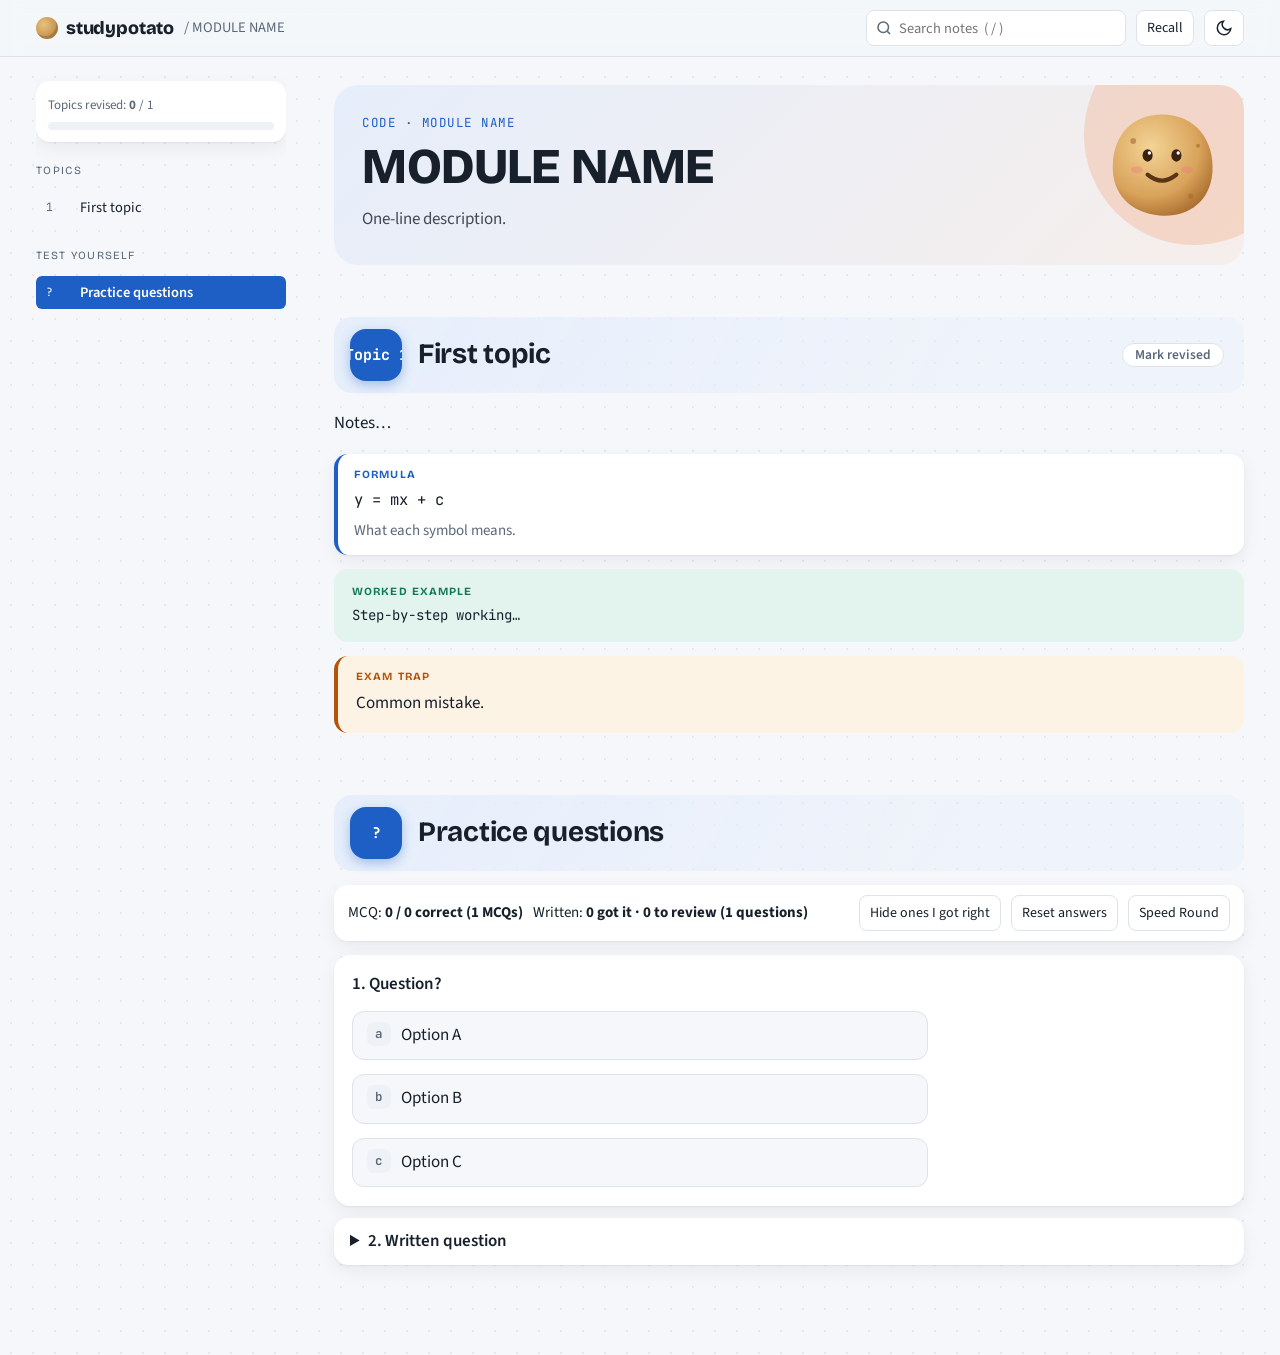
==== commit 835884d8: "Remove XP, levels, streaks and badges Keep the site purely for studying: drop the XP/level system, s" ====
--- a/modules/_template/index.html
+++ b/modules/_template/index.html
@@ -52,6 +52,6 @@
 </div>
 <script src="../../assets/modules.js"></script>
 <script src="../../assets/site.js"></script>
-<script src="../../assets/game.js"></script>
+<script src="../../assets/study.js"></script>
 </body>
 </html>
--- a/assets/style.css
+++ b/assets/style.css
@@ -311,16 +311,6 @@
 
 /* top bar + HUD */
 .topbar{background:color-mix(in srgb,var(--bg) 82%,transparent)}
-.hud{display:inline-flex;align-items:center;gap:8px;height:36px;padding:0 10px;border:1px solid var(--line);border-radius:999px;background:var(--surface);cursor:pointer;font-size:13.5px;font-weight:700;white-space:nowrap}
-.hud:hover{border-color:var(--accent)}
-.hud .lv{font-family:var(--f-display);color:var(--accent)}
-.hud .xpbar{width:54px;height:6px;border-radius:3px;background:var(--surface-2);overflow:hidden}
-.hud .xpbar span{display:block;height:100%;background:linear-gradient(90deg,var(--accent),var(--hot));border-radius:3px;transition:width .5s}
-.hud .streak{display:inline-flex;align-items:center;gap:2px;color:var(--muted)}
-.hud .streak svg{width:15px;height:15px}
-.hud .streak.on{color:var(--hot)}
-@media (max-width:700px){.hud .xpbar{display:none}.hud{padding:0 8px;gap:6px}}
-
 /* rail */
 nav.rail a.active{background:var(--accent);color:var(--accent-fg)}
 nav.rail a.active .t{color:inherit;opacity:.8}
@@ -400,13 +390,8 @@
 /* toasts */
 .toasts{position:fixed;left:50%;bottom:calc(18px + env(safe-area-inset-bottom,0px));transform:translateX(-50%);z-index:60;display:grid;gap:8px;justify-items:center;pointer-events:none;width:min(420px,calc(100vw - 32px))}
 .toast{display:flex;align-items:center;gap:10px;background:var(--fg);color:var(--bg);border-radius:999px;padding:9px 16px;font-size:14.5px;box-shadow:0 10px 30px rgba(0,0,0,.25);animation:tin .3s cubic-bezier(.2,1.4,.4,1)}
-.toast .xp{color:var(--gold)}
 .toast.big{border-radius:18px;padding:12px 16px;line-height:1.35}
 .toast .potato{flex:none}
-.toast .ti{display:inline-flex;width:30px;height:30px;border-radius:10px;align-items:center;justify-content:center;flex:none}
-.toast .ti svg{width:18px;height:18px}
-.toast .ti.flame{background:var(--hot);color:#fff}
-.toast .ti.badge{background:var(--gold);color:#3a2a08}
 .toast.out{opacity:0;transform:translateY(8px);transition:.3s}
 @keyframes tin{from{opacity:0;transform:translateY(16px) scale(.9)}}
 canvas.confetti{position:fixed;inset:0;width:100vw;height:100vh;pointer-events:none;z-index:70}
@@ -421,35 +406,6 @@
 .sb h2{font-family:var(--f-display);margin:6px 0}
 .sb h3{font-family:var(--f-display);margin:22px 0 10px;display:flex;gap:8px;align-items:baseline}
 .sb h3 small{color:var(--muted);font-weight:600;font-size:13px}
-
-/* profile */
-.prof-top{display:flex;gap:16px;align-items:center}
-.prof-top > div{flex:1;min-width:0}
-.pname{font-size:28px}
-.xpline{height:10px;border-radius:5px;background:var(--surface-2);overflow:hidden;margin:8px 0 4px}
-.xpline span{display:block;height:100%;background:linear-gradient(90deg,var(--accent),var(--hot))}
-.pstats{display:grid;grid-template-columns:repeat(4,minmax(0,1fr));gap:8px;margin:18px 0}
-.pstats > div{background:var(--surface);border-radius:14px;padding:12px 8px;text-align:center;box-shadow:var(--shadow);display:grid;gap:2px}
-.pstats b{font-family:var(--f-display);font-size:22px;display:inline-flex;align-items:center;justify-content:center;gap:2px}
-.pstats small{color:var(--muted);font-size:12px}
-.flamebig svg{width:20px;height:20px;color:var(--muted)}
-.flamebig.on svg{color:var(--hot)}
-@media (max-width:480px){.pstats{grid-template-columns:repeat(2,minmax(0,1fr))}}
-.week{display:grid;grid-template-columns:repeat(7,1fr);gap:8px;align-items:end}
-.week > div{display:grid;justify-items:center;gap:4px}
-.week .col{width:100%;max-width:34px;height:64px;border-radius:8px;background:var(--surface-2);display:flex;align-items:flex-end;overflow:hidden}
-.week .col span{width:100%;background:var(--accent);border-radius:8px 8px 0 0;min-height:0}
-.week .col span.hit{background:linear-gradient(0deg,var(--ok),var(--gold))}
-.week small{color:var(--muted);font-size:12px}
-.badges{display:grid;grid-template-columns:repeat(auto-fill,minmax(min(100%,170px),1fr));gap:8px}
-.bdg{display:grid;grid-template-columns:auto 1fr;gap:0 10px;align-items:center;background:var(--surface);border-radius:14px;padding:10px 12px;opacity:.5;filter:grayscale(1)}
-.bdg .bi{grid-row:span 2;width:34px;height:34px;border-radius:10px;display:flex;align-items:center;justify-content:center;background:var(--surface-2)}
-.bdg .bi svg{width:20px;height:20px}
-.bdg b{font-size:14px;line-height:1.2}
-.bdg small{color:var(--muted);font-size:12px;line-height:1.3}
-.bdg.got{opacity:1;filter:none;box-shadow:var(--shadow)}
-.bdg.got .bi{background:linear-gradient(135deg,var(--gold),var(--hot));color:#fff}
-.earn{display:grid;gap:4px;padding-left:18px;font-size:15px}
 
 /* speed round */
 .speed .sheet{width:min(680px,100%)}
@@ -518,7 +474,6 @@
 .mcard .acts span svg{width:14px;height:14px}
 .mcard .meta{font-size:13.5px}
 .mcard.soon{padding:20px;display:grid;gap:8px;background:transparent;box-shadow:none;border:2px dashed var(--line)}
-.home .badges{margin-top:12px}
 .mcard .acts a{text-decoration:none;color:inherit}
 .mcard .acts a:hover span{filter:brightness(1.08);transform:translateY(-1px)}
 .mcard .acts span{transition:transform .12s}
@@ -529,3 +484,8 @@
 .home .cards{margin-top:12px}
 .btn.playbtn,.btn.playbtn:hover{color:#fff}
 a.iconbtn{text-decoration:none;color:var(--fg)}
+.pstats{display:grid;grid-template-columns:repeat(4,minmax(0,1fr));gap:8px;margin:18px 0}
+.pstats > div{background:var(--surface);border-radius:14px;padding:12px 8px;text-align:center;box-shadow:var(--shadow);display:grid;gap:2px}
+.pstats b{font-family:var(--f-display);font-size:22px}
+.pstats small{color:var(--muted);font-size:12px}
+@media (max-width:480px){.pstats{grid-template-columns:repeat(2,minmax(0,1fr))}}
